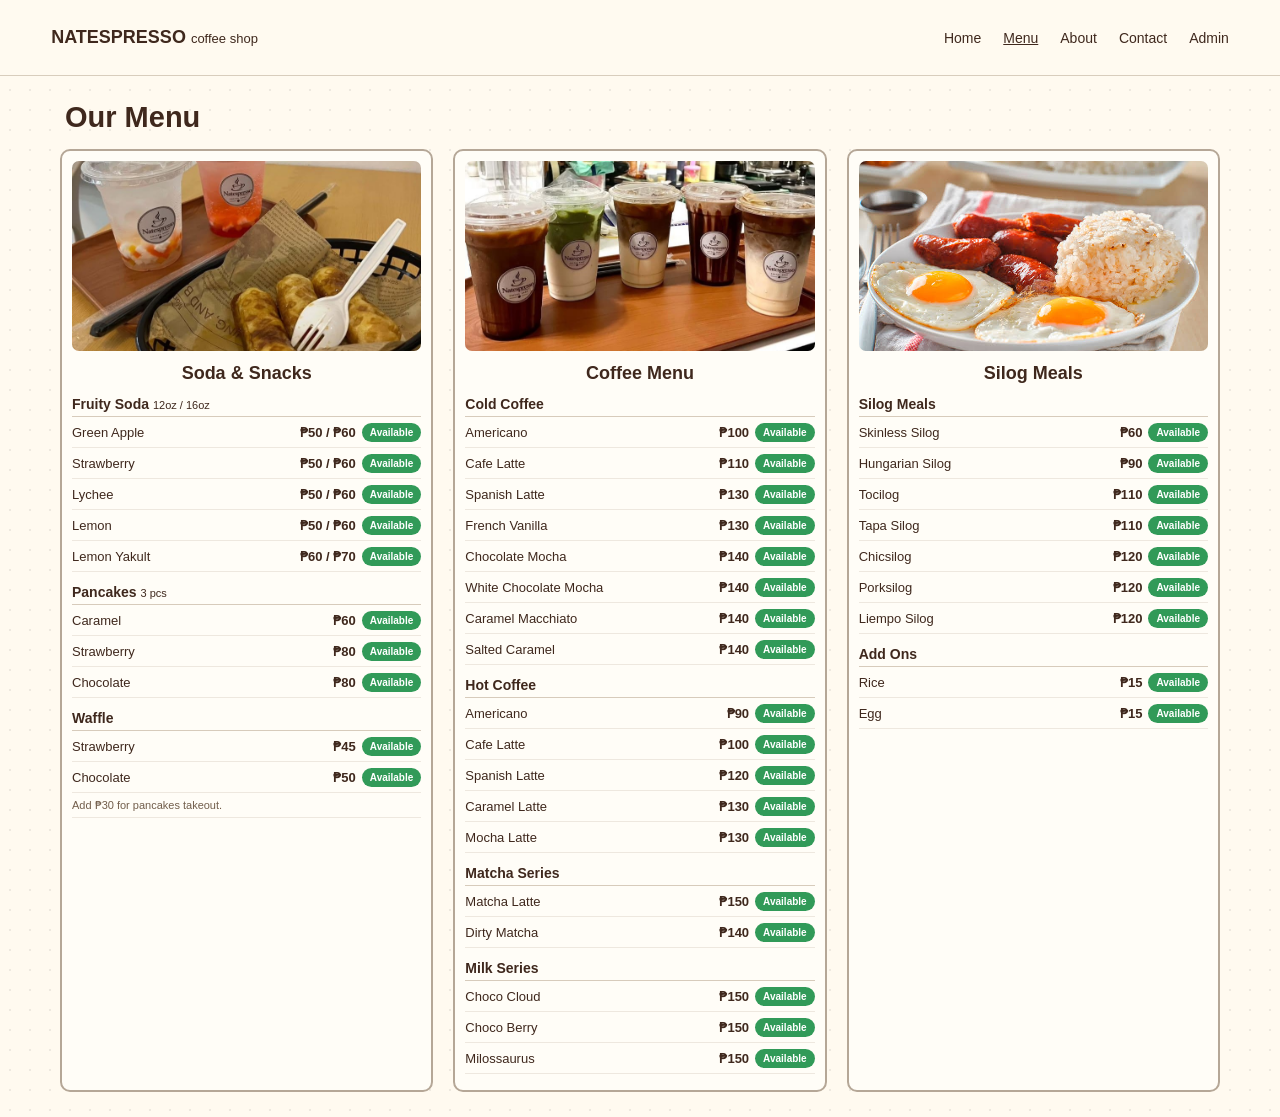
==== menu.html @ c9c9f6e7 "Organize folder structure with css and images folders" ====
<!DOCTYPE html>

<html lang="en">

<head>
    <meta charset="utf-8" />
    <meta content="width=device-width, initial-scale=1.0" name="viewport" />
    <title>Natespresso Cafe | Menu</title>
<link rel="stylesheet" href="css/style.css">
</head>

<body>
    <header class="top">
        <div class="brand">NATESPRESSO <span>coffee shop</span></div>
        <nav><a href="index.html">Home</a><a class="selected" href="menu.html">Menu</a><a href="about.html">About</a><a
                href="contact.html">Contact</a><a href="admin.html">Admin</a></nav>
    </header>
    <main class="menu-page">
        <h1>Our Menu</h1>
        <section class="menu-columns">
            <article class="menu-card">
                <div class="menu-photo"><img alt="Soda and snacks" src="images/soda-snacks.jpg" /></div>
                <h2>Soda &amp; Snacks</h2>
                <div class="menu-items">
                    <h3>Fruity Soda <small>12oz / 16oz</small></h3>
                    <p><span>Green Apple</span> <b>₱50 / ₱60</b> <strong class="menu-status available"
                            data-menu-status="soda-snacks-fruity-soda-12oz-16oz-green-apple-50-60">Available</strong>
                    </p>
                    <p><span>Strawberry</span> <b>₱50 / ₱60</b> <strong class="menu-status available"
                            data-menu-status="soda-snacks-fruity-soda-12oz-16oz-strawberry-50-60">Available</strong></p>
                    <p><span>Lychee</span> <b>₱50 / ₱60</b> <strong class="menu-status available"
                            data-menu-status="soda-snacks-fruity-soda-12oz-16oz-lychee-50-60">Available</strong></p>
                    <p><span>Lemon</span> <b>₱50 / ₱60</b> <strong class="menu-status available"
                            data-menu-status="soda-snacks-fruity-soda-12oz-16oz-lemon-50-60">Available</strong></p>
                    <p><span>Lemon Yakult</span> <b>₱60 / ₱70</b> <strong class="menu-status available"
                            data-menu-status="soda-snacks-fruity-soda-12oz-16oz-lemon-yakult-60-70">Available</strong>
                    </p>
                    <h3>Pancakes <small>3 pcs</small></h3>
                    <p><span>Caramel</span> <b>₱60</b> <strong class="menu-status available"
                            data-menu-status="soda-snacks-pancakes-3-pcs-caramel-60">Available</strong></p>
                    <p><span>Strawberry</span> <b>₱80</b> <strong class="menu-status available"
                            data-menu-status="soda-snacks-pancakes-3-pcs-strawberry-80">Available</strong></p>
                    <p><span>Chocolate</span> <b>₱80</b> <strong class="menu-status available"
                            data-menu-status="soda-snacks-pancakes-3-pcs-chocolate-80">Available</strong></p>
                    <h3>Waffle</h3>
                    <p><span>Strawberry</span> <b>₱45</b> <strong class="menu-status available"
                            data-menu-status="soda-snacks-waffle-strawberry-45">Available</strong></p>
                    <p><span>Chocolate</span> <b>₱50</b> <strong class="menu-status available"
                            data-menu-status="soda-snacks-waffle-chocolate-50">Available</strong></p>
                    <p class="note">Add ₱30 for pancakes takeout.</p>
                </div>
            </article>
            <article class="menu-card">
                <div class="menu-photo"><img alt="Coffee menu" src="images/coffee-menu.jpg" /></div>
                <h2>Coffee Menu</h2>
                <div class="menu-items">
                    <h3>Cold Coffee</h3>
                    <p><span>Americano</span> <b>₱100</b> <strong class="menu-status available"
                            data-menu-status="coffee-menu-cold-coffee-americano-100">Available</strong></p>
                    <p><span>Cafe Latte</span> <b>₱110</b> <strong class="menu-status available"
                            data-menu-status="coffee-menu-cold-coffee-cafe-latte-110">Available</strong></p>
                    <p><span>Spanish Latte</span> <b>₱130</b> <strong class="menu-status available"
                            data-menu-status="coffee-menu-cold-coffee-spanish-latte-130">Available</strong></p>
                    <p><span>French Vanilla</span> <b>₱130</b> <strong class="menu-status available"
                            data-menu-status="coffee-menu-cold-coffee-french-vanilla-130">Available</strong></p>
                    <p><span>Chocolate Mocha</span> <b>₱140</b> <strong class="menu-status available"
                            data-menu-status="coffee-menu-cold-coffee-chocolate-mocha-140">Available</strong></p>
                    <p><span>White Chocolate Mocha</span> <b>₱140</b> <strong class="menu-status available"
                            data-menu-status="coffee-menu-cold-coffee-white-chocolate-mocha-140">Available</strong></p>
                    <p><span>Caramel Macchiato</span> <b>₱140</b> <strong class="menu-status available"
                            data-menu-status="coffee-menu-cold-coffee-caramel-macchiato-140">Available</strong></p>
                    <p><span>Salted Caramel</span> <b>₱140</b> <strong class="menu-status available"
                            data-menu-status="coffee-menu-cold-coffee-salted-caramel-140">Available</strong></p>
                    <h3>Hot Coffee</h3>
                    <p><span>Americano</span> <b>₱90</b> <strong class="menu-status available"
                            data-menu-status="coffee-menu-hot-coffee-americano-90">Available</strong></p>
                    <p><span>Cafe Latte</span> <b>₱100</b> <strong class="menu-status available"
                            data-menu-status="coffee-menu-hot-coffee-cafe-latte-100">Available</strong></p>
                    <p><span>Spanish Latte</span> <b>₱120</b> <strong class="menu-status available"
                            data-menu-status="coffee-menu-hot-coffee-spanish-latte-120">Available</strong></p>
                    <p><span>Caramel Latte</span> <b>₱130</b> <strong class="menu-status available"
                            data-menu-status="coffee-menu-hot-coffee-caramel-latte-130">Available</strong></p>
                    <p><span>Mocha Latte</span> <b>₱130</b> <strong class="menu-status available"
                            data-menu-status="coffee-menu-hot-coffee-mocha-latte-130">Available</strong></p>
                    <h3>Matcha Series</h3>
                    <p><span>Matcha Latte</span> <b>₱150</b> <strong class="menu-status available"
                            data-menu-status="coffee-menu-matcha-series-matcha-latte-150">Available</strong></p>
                    <p><span>Dirty Matcha</span> <b>₱140</b> <strong class="menu-status available"
                            data-menu-status="coffee-menu-matcha-series-dirty-matcha-140">Available</strong></p>
                    <h3>Milk Series</h3>
                    <p><span>Choco Cloud</span> <b>₱150</b> <strong class="menu-status available"
                            data-menu-status="coffee-menu-milk-series-choco-cloud-150">Available</strong></p>
                    <p><span>Choco Berry</span> <b>₱150</b> <strong class="menu-status available"
                            data-menu-status="coffee-menu-milk-series-choco-berry-150">Available</strong></p>
                    <p><span>Milossaurus</span> <b>₱150</b> <strong class="menu-status available"
                            data-menu-status="coffee-menu-milk-series-milossaurus-150">Available</strong></p>
                </div>
            </article>
            <article class="menu-card">
                <div class="menu-photo"><img alt="Silog meals" src="images/silog-meals.jpg" /></div>
                <h2>Silog Meals</h2>
                <div class="menu-items">
                    <h3>Silog Meals</h3>
                    <p><span>Skinless Silog</span> <b>₱60</b> <strong class="menu-status available"
                            data-menu-status="silog-meals-silog-meals-skinless-silog-60">Available</strong></p>
                    <p><span>Hungarian Silog</span> <b>₱90</b> <strong class="menu-status available"
                            data-menu-status="silog-meals-silog-meals-hungarian-silog-90">Available</strong></p>
                    <p><span>Tocilog</span> <b>₱110</b> <strong class="menu-status available"
                            data-menu-status="silog-meals-silog-meals-tocilog-110">Available</strong></p>
                    <p><span>Tapa Silog</span> <b>₱110</b> <strong class="menu-status available"
                            data-menu-status="silog-meals-silog-meals-tapa-silog-110">Available</strong></p>
                    <p><span>Chicsilog</span> <b>₱120</b> <strong class="menu-status available"
                            data-menu-status="silog-meals-silog-meals-chicsilog-120">Available</strong></p>
                    <p><span>Porksilog</span> <b>₱120</b> <strong class="menu-status available"
                            data-menu-status="silog-meals-silog-meals-porksilog-120">Available</strong></p>
                    <p><span>Liempo Silog</span> <b>₱120</b> <strong class="menu-status available"
                            data-menu-status="silog-meals-silog-meals-liempo-silog-120">Available</strong></p>
                    <h3>Add Ons</h3>
                    <p><span>Rice</span> <b>₱15</b> <strong class="menu-status available"
                            data-menu-status="silog-meals-add-ons-rice-15">Available</strong></p>
                    <p><span>Egg</span> <b>₱15</b> <strong class="menu-status available"
                            data-menu-status="silog-meals-add-ons-egg-15">Available</strong></p>
                </div>
            </article>
        </section>
    </main>
</body>

</html>
---- css/style.css ----
/* CSS layout follows the supplied Natespresso wireframe */
*{box-sizing:border-box}
body{margin:0;font-family:Arial,sans-serif;color:#3f281d;background:#fffaf0;background-image:radial-gradient(#eee9e0 1px,transparent 1px);background-size:20px 20px}
.top{min-height:76px;padding:15px 4%;display:flex;align-items:center;justify-content:space-between;gap:15px;background:#fffaf0;border-bottom:1px solid #d8cdbd}
.brand{font-size:18px;font-weight:bold;white-space:nowrap}.brand span{font-size:13px;font-weight:normal}
nav{display:flex;gap:22px;align-items:center;flex-wrap:wrap}nav a{color:#3f281d;text-decoration:none;font-size:14px;padding:6px 0}nav a:hover,nav a.selected{text-decoration:underline}
.home,.menu-page,.simple-page{width:92%;max-width:1160px;margin:25px auto}
.home-main{min-height:340px;padding:28px;display:flex;align-items:center;gap:35px;background:#fffdf7;border:2px solid #766b5e;border-radius:13px 13px 0 0}
.home-text{flex:1;padding-left:8px}.home-text h1{font-size:36px;line-height:1.25;margin:8px 0 16px}.home-text p{font-size:18px;line-height:1.45;margin-bottom:22px}
.outline{display:inline-block;color:#3f281d;text-decoration:none;border:2px solid #554538;border-radius:7px;padding:7px 23px;background:#fffaf0}
.photo-placeholder{flex:1;height:220px;background:#e6d8c6;border-radius:8px;overflow:hidden}
.photo-placeholder img,.menu-photo img,.about-photo img,.contact-photo img{width:100%;height:100%;object-fit:cover;display:block}
.shop-info{display:flex;justify-content:space-around;align-items:center;gap:15px;flex-wrap:wrap;padding:11px 18px;background:#f0e1ca;border:2px solid #766b5e;border-top:0;border-radius:0 0 13px 13px}.shop-info p{margin:4px}
.green{color:#27934e}.red{color:#b3433c}
.menu-page h1{font-size:29px;margin:10px 5px 15px}.menu-columns{display:grid;grid-template-columns:repeat(3,1fr);gap:20px}
.menu-card{background:#fffdf7;border:2px solid #b5a797;border-radius:10px;padding:10px}.menu-photo{height:190px;background:#e6d8c6;border-radius:7px;overflow:hidden}
.menu-card h2{font-size:18px;text-align:center;margin:12px 0}.menu-items{font-size:13px}.menu-items h3{font-size:14px;margin:12px 0 5px;padding-bottom:4px;border-bottom:1px solid #d7cbbb}.menu-items h3 small{font-size:11px;font-weight:normal}
.menu-items p{display:flex;align-items:center;justify-content:space-between;gap:6px;margin:6px 0;padding-bottom:5px;border-bottom:1px solid #eee8df}.menu-items p span{flex:1}.menu-items b{white-space:nowrap}.menu-items .available,.menu-items .not-available{display:inline-block;white-space:nowrap;padding:4px 8px;font-size:10px}.note{font-size:11px;color:#725e4b}
.availability{margin-top:22px;padding:15px;border:2px solid #b5a797;border-radius:10px;background:#fffdf7}.availability h2{margin:3px 0 12px;font-size:20px}
.availability-row{display:grid;grid-template-columns:repeat(3,1fr);gap:15px}.availability-row div{border:1px solid #d3c7b8;border-radius:8px;padding:13px 8px;background:#f8f1e7;text-align:center;display:flex;flex-direction:column;align-items:center;gap:10px}
.available,.not-available{border-radius:18px;padding:6px 13px;color:white;font-size:12px}.available{background:#319a58}.not-available{background:#b33d35}
.about-layout,.contact-layout{display:flex;align-items:center;gap:28px;padding:28px;min-height:350px;background:#fffdf7;border:2px solid #766b5e;border-radius:12px}
.about-photo,.contact-photo{flex:1;height:400px;background:#e6d8c6;border-radius:14px;overflow:hidden}.about-words{flex:1}.about-words h1,.contact-details h1{font-size:28px}.about-words p{font-size:20px;line-height:1.5}
.contact-details{flex:1;padding:0 18px 0 5px;border-right:1px solid #cbbda9}.contact-details p{line-height:1.5;font-size:15px}
.admin-page{min-height:100vh;display:flex;align-items:center;justify-content:center}.admin-box{width:320px;padding:28px;text-align:center;border:2px solid #766b5e;border-radius:10px;background:#fffdf7}
.admin-box form{display:flex;flex-direction:column;text-align:left;gap:9px}input{padding:9px;border:1px solid #b5a797;border-radius:5px}button{padding:10px;color:white;background:#4b2d1c;border:0;border-radius:5px}
.dashboard{display:flex;min-height:100vh}.dashboard aside{width:220px;padding:25px;color:white;background:#80654e}.dashboard section{flex:1;padding:30px}.dashboard section p{padding:12px;border:1px solid #d6c8b7;background:#fffdf7}
@media(max-width:700px){.top{flex-direction:column}nav{justify-content:center;gap:14px}.home-main,.about-layout,.contact-layout{flex-direction:column;align-items:stretch}.photo-placeholder,.about-photo,.contact-photo{width:100%;height:190px;flex:none}.menu-columns,.availability-row{grid-template-columns:1fr}.contact-details{border-right:0;border-bottom:1px solid #cbbda9;padding-bottom:15px}.dashboard{flex-direction:column}.dashboard aside{width:100%}}

.login-page{min-height:calc(100vh - 76px);display:flex;align-items:center;justify-content:center;padding:25px}
.login-card{width:360px;padding:28px 35px;text-align:center;background:#fffdf7;border:1.5px solid #8c7a68;border-radius:10px;box-shadow:0 2px 5px #d8cbbb}
.login-cup{font-size:42px;margin-bottom:3px}.login-card h1{font-size:22px;margin:4px 0 22px}
.login-card form{display:flex;flex-direction:column;gap:8px;text-align:left}.login-card label{font-size:13px;margin-top:4px}
.login-card input{width:100%;padding:9px 10px;background:#fffaf3}.login-card button{margin:8px auto 0;width:55%;cursor:pointer;background:#80654e}
.admin-body{min-height:100vh}.admin-shell{display:flex;min-height:100vh;background:#fffaf0}
.admin-sidebar{width:155px;flex-shrink:0;padding:18px 12px;background:#8b735f;color:#fff}
.admin-sidebar h2{font-size:19px;margin:0 0 22px}.admin-sidebar a{display:block;color:#fff;text-decoration:none;font-size:13px;padding:11px 8px;border-bottom:1px solid rgba(255,255,255,.13)}
.admin-sidebar a:hover,.admin-sidebar a.active{background:#715943;text-decoration:underline}
.admin-content{position:relative;flex:1;min-width:0;padding:24px 30px 35px}
.admin-browser{position:absolute;left:0;right:0;top:0;height:17px;border-bottom:1px solid #b9ad9f;background:#fffdf7;padding-left:10px}
.admin-browser span{display:inline-block;width:6px;height:6px;margin:5px 2px;background:#4b3528;border-radius:50%}
.admin-topline{display:flex;justify-content:flex-end;font-size:12px;margin:0 0 35px}
.admin-title{font-size:25px;margin:0 0 24px}.admin-title.centered{text-align:center;border-bottom:1px solid #c9bcae;padding-bottom:14px}
.summary-cards{display:flex;gap:18px;justify-content:center;margin:20px auto 30px;max-width:650px}
.summary-card{width:145px;min-height:130px;background:#fffdf7;border:1px solid #d0c2b2;border-radius:5px;display:flex;flex-direction:column;align-items:center;justify-content:center;text-align:center;gap:9px}
.summary-card strong{width:58px;height:58px;border-radius:50%;display:flex;align-items:center;justify-content:center;background:#b76e66;color:#fff;font-size:25px}
.summary-card span{font-size:12px;line-height:1.35}
.history-box{max-width:720px;margin:0 auto;background:#fffdf7;border:1px solid #c8b9a8}.history-box h2{font-size:17px;margin:0;padding:9px 12px;background:#eee3d5}
.history-box p{display:flex;justify-content:space-between;gap:12px;margin:0;padding:9px 12px;border-top:1px solid #e6ddd2;font-size:12px}
.history-box small{white-space:nowrap;color:#806b59}
.status-buttons{display:flex;justify-content:center;gap:22px;margin:65px auto 45px}
.status-buttons a{display:block;width:135px;text-align:center;padding:11px 15px;color:white;text-decoration:none;border-radius:25px;font-weight:bold;font-size:17px}
.status-open{background:#329653}.status-close{background:#d83b4b}.status-buttons .chosen{outline:3px solid #e4c9c4}
.current-status{text-align:right;font-size:12px;margin-top:65px}
.admin-menu-list{max-width:580px;margin:0 auto;background:#fffaf2}.admin-menu-list h2{font-size:15px;margin:0;padding:10px;border-bottom:1px solid #c8b9a8}
.availability-admin-row{display:flex;justify-content:space-between;align-items:center;gap:10px;padding:9px 12px;border-bottom:1px solid #e4d9cb;font-size:13px}
.availability-actions{display:flex;gap:5px}.availability-actions a{padding:5px 9px;border-radius:15px;color:white;text-decoration:none;font-size:10px}
.mini-available{background:#319653}.mini-unavailable{background:#c94b51}
.confirm-note{max-width:280px;margin:0 auto;padding:15px;background:#fffdf7;border:1px solid #8b735f;border-radius:7px;text-align:center;font-size:12px;box-shadow:0 2px 8px #c9bcae}
.confirm-note a{display:inline-block;margin:10px 4px 0;padding:5px 13px;background:#80654e;color:white;text-decoration:none;border-radius:4px}
@media(max-width:650px){.admin-shell{flex-direction:column}.admin-sidebar{width:100%;padding:10px;display:flex;align-items:center;gap:4px;flex-wrap:wrap}
.admin-sidebar h2{width:100%;margin:0 0 5px}.admin-sidebar a{padding:8px 7px;font-size:11px}.admin-content{padding:28px 12px}
.summary-cards{gap:7px}.summary-card{width:32%;min-height:110px}.summary-card strong{width:48px;height:48px}
.availability-admin-row{align-items:flex-start;flex-direction:column}.status-buttons{gap:10px;margin:40px auto}.status-buttons a{width:115px}}


.availability-actions button{border:0;cursor:pointer;font-family:Arial,sans-serif;opacity:.55;transition:opacity .15s, transform .15s}
.availability-actions button.selected{opacity:1;outline:2px solid #4b3528;outline-offset:2px;transform:scale(1.03)}
.availability-actions button:focus{outline:2px solid #4b3528;outline-offset:2px}
.admin-category{font-size:15px;margin:15px 10px 7px;padding-bottom:5px;border-bottom:1px solid #d7cbbb}
.admin-subcategory{font-size:12px;margin:10px 12px 5px;color:#725e4b}
.availability-admin-row b small{font-size:11px;font-weight:normal;color:#806b59;margin-left:5px}
.menu-items .menu-status{display:inline-block;white-space:nowrap;padding:4px 8px;font-size:10px;border-radius:18px;color:white}
.menu-items .menu-status.available{background:#319a58}
.menu-items .menu-status.not-available{background:#b33d35}
@media(max-width:650px){.availability-actions{flex-wrap:wrap}.availability-admin-row{align-items:flex-start}}

.availability-actions {
    display: flex;
    align-items: center;
    gap: 5px;
}
.availability-actions .status-choice {
    position: absolute;
    opacity: 0;
    width: 1px;
    height: 1px;
}
.availability-actions label {
    display: inline-block;
    padding: 6px 11px;
    border-radius: 16px;
    color: #fff;
    font-size: 10px;
    cursor: pointer;
    background: #9a8a7b;
    opacity: .58;
    border: 2px solid transparent;
}
.availability-actions .status-choice:checked + .mini-available {
    background: #319653;
    opacity: 1;
    border-color: #246e3c;
}
.availability-actions .status-choice:checked + .mini-unavailable {
    background: #c94b51;
    opacity: 1;
    border-color: #96343a;
}
.availability-actions .status-choice:focus + label {
    outline: 2px solid #4b3528;
    outline-offset: 2px;
}
@media (max-width: 650px) {
    .availability-actions { flex-wrap: wrap; }
}


.logout-overlay{
  display:none;
  position:fixed;
  inset:0;
  z-index:9999;
  background:rgba(0,0,0,.35);
  align-items:center;
  justify-content:center;
  padding:18px;
}
.logout-overlay:target{display:flex}
.logout-dialog{
  width:100%;
  max-width:520px;
  padding:20px 22px;
  background:#fffdf7;
  border:2px solid #c8b9a8;
  border-radius:12px;
  box-shadow:0 5px 18px rgba(50,30,15,.25);
  color:#3f281d;
}
.logout-dialog h2{font-size:22px;margin:0 0 4px}
.logout-dialog p{font-size:16px;margin:0 0 16px}
.logout-buttons{display:flex;justify-content:flex-end;gap:10px;flex-wrap:wrap}
.logout-buttons a{
  display:inline-block;
  padding:8px 18px;
  border-radius:6px;
  color:white;
  text-decoration:none;
  font-size:15px;
}
.logout-cancel{background:#80654e}
.logout-yes{background:#b3433c}
.logout-buttons a:hover{opacity:.88}
.item-actions {
    display: flex;
    gap: 10px;
    margin-top: 6px;
    margin-left: 23px;
    margin-bottom: 10px;
    position: static;
}

.add-btn,
.remove-btn {
    padding: 10px 25px;
    border: none;
    border-radius: 25px;
    font-size: 15px;
}
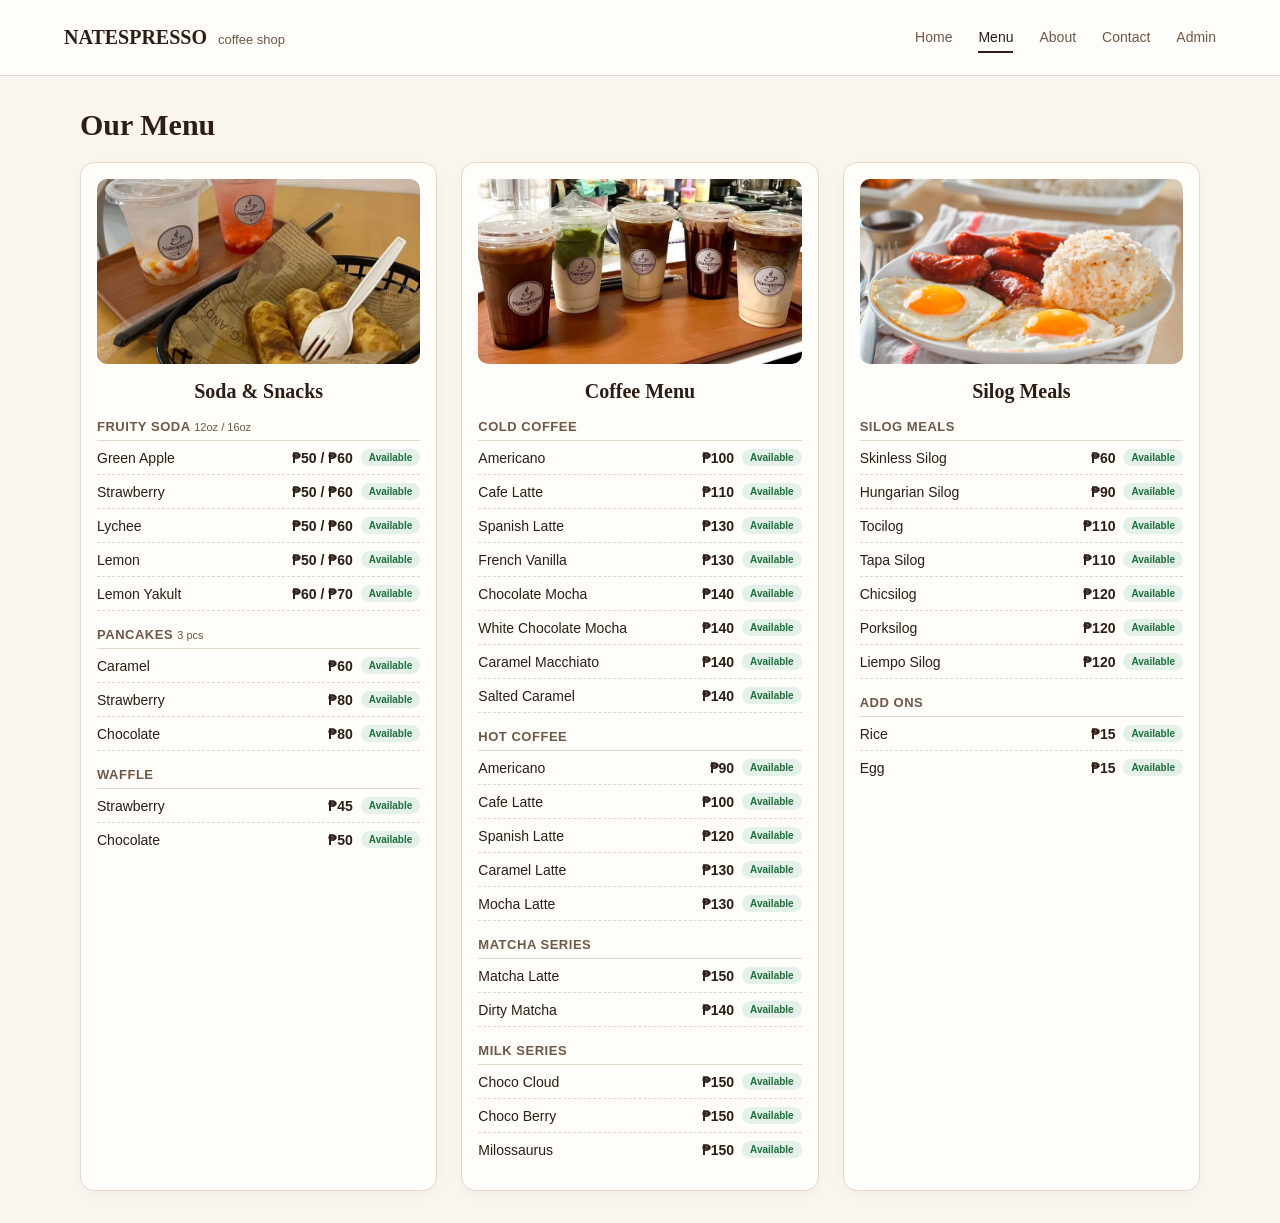
==== commit 9dd47bca: "Css and menu changes" ====
--- a/menu.html
+++ b/menu.html
@@ -47,7 +47,6 @@
                             data-menu-status="soda-snacks-waffle-strawberry-45">Available</strong></p>
                     <p><span>Chocolate</span> <b>₱50</b> <strong class="menu-status available"
                             data-menu-status="soda-snacks-waffle-chocolate-50">Available</strong></p>
-                    <p class="note">Add ₱30 for pancakes takeout.</p>
                 </div>
             </article>
             <article class="menu-card">
--- a/css/style.css
+++ b/css/style.css
@@ -1,80 +1,818 @@
-/* CSS layout follows the supplied Natespresso wireframe */
-*{box-sizing:border-box}
-body{margin:0;font-family:Arial,sans-serif;color:#3f281d;background:#fffaf0;background-image:radial-gradient(#eee9e0 1px,transparent 1px);background-size:20px 20px}
-.top{min-height:76px;padding:15px 4%;display:flex;align-items:center;justify-content:space-between;gap:15px;background:#fffaf0;border-bottom:1px solid #d8cdbd}
-.brand{font-size:18px;font-weight:bold;white-space:nowrap}.brand span{font-size:13px;font-weight:normal}
-nav{display:flex;gap:22px;align-items:center;flex-wrap:wrap}nav a{color:#3f281d;text-decoration:none;font-size:14px;padding:6px 0}nav a:hover,nav a.selected{text-decoration:underline}
-.home,.menu-page,.simple-page{width:92%;max-width:1160px;margin:25px auto}
-.home-main{min-height:340px;padding:28px;display:flex;align-items:center;gap:35px;background:#fffdf7;border:2px solid #766b5e;border-radius:13px 13px 0 0}
-.home-text{flex:1;padding-left:8px}.home-text h1{font-size:36px;line-height:1.25;margin:8px 0 16px}.home-text p{font-size:18px;line-height:1.45;margin-bottom:22px}
-.outline{display:inline-block;color:#3f281d;text-decoration:none;border:2px solid #554538;border-radius:7px;padding:7px 23px;background:#fffaf0}
-.photo-placeholder{flex:1;height:220px;background:#e6d8c6;border-radius:8px;overflow:hidden}
-.photo-placeholder img,.menu-photo img,.about-photo img,.contact-photo img{width:100%;height:100%;object-fit:cover;display:block}
-.shop-info{display:flex;justify-content:space-around;align-items:center;gap:15px;flex-wrap:wrap;padding:11px 18px;background:#f0e1ca;border:2px solid #766b5e;border-top:0;border-radius:0 0 13px 13px}.shop-info p{margin:4px}
-.green{color:#27934e}.red{color:#b3433c}
-.menu-page h1{font-size:29px;margin:10px 5px 15px}.menu-columns{display:grid;grid-template-columns:repeat(3,1fr);gap:20px}
-.menu-card{background:#fffdf7;border:2px solid #b5a797;border-radius:10px;padding:10px}.menu-photo{height:190px;background:#e6d8c6;border-radius:7px;overflow:hidden}
-.menu-card h2{font-size:18px;text-align:center;margin:12px 0}.menu-items{font-size:13px}.menu-items h3{font-size:14px;margin:12px 0 5px;padding-bottom:4px;border-bottom:1px solid #d7cbbb}.menu-items h3 small{font-size:11px;font-weight:normal}
-.menu-items p{display:flex;align-items:center;justify-content:space-between;gap:6px;margin:6px 0;padding-bottom:5px;border-bottom:1px solid #eee8df}.menu-items p span{flex:1}.menu-items b{white-space:nowrap}.menu-items .available,.menu-items .not-available{display:inline-block;white-space:nowrap;padding:4px 8px;font-size:10px}.note{font-size:11px;color:#725e4b}
-.availability{margin-top:22px;padding:15px;border:2px solid #b5a797;border-radius:10px;background:#fffdf7}.availability h2{margin:3px 0 12px;font-size:20px}
-.availability-row{display:grid;grid-template-columns:repeat(3,1fr);gap:15px}.availability-row div{border:1px solid #d3c7b8;border-radius:8px;padding:13px 8px;background:#f8f1e7;text-align:center;display:flex;flex-direction:column;align-items:center;gap:10px}
-.available,.not-available{border-radius:18px;padding:6px 13px;color:white;font-size:12px}.available{background:#319a58}.not-available{background:#b33d35}
-.about-layout,.contact-layout{display:flex;align-items:center;gap:28px;padding:28px;min-height:350px;background:#fffdf7;border:2px solid #766b5e;border-radius:12px}
-.about-photo,.contact-photo{flex:1;height:400px;background:#e6d8c6;border-radius:14px;overflow:hidden}.about-words{flex:1}.about-words h1,.contact-details h1{font-size:28px}.about-words p{font-size:20px;line-height:1.5}
-.contact-details{flex:1;padding:0 18px 0 5px;border-right:1px solid #cbbda9}.contact-details p{line-height:1.5;font-size:15px}
-.admin-page{min-height:100vh;display:flex;align-items:center;justify-content:center}.admin-box{width:320px;padding:28px;text-align:center;border:2px solid #766b5e;border-radius:10px;background:#fffdf7}
-.admin-box form{display:flex;flex-direction:column;text-align:left;gap:9px}input{padding:9px;border:1px solid #b5a797;border-radius:5px}button{padding:10px;color:white;background:#4b2d1c;border:0;border-radius:5px}
-.dashboard{display:flex;min-height:100vh}.dashboard aside{width:220px;padding:25px;color:white;background:#80654e}.dashboard section{flex:1;padding:30px}.dashboard section p{padding:12px;border:1px solid #d6c8b7;background:#fffdf7}
-@media(max-width:700px){.top{flex-direction:column}nav{justify-content:center;gap:14px}.home-main,.about-layout,.contact-layout{flex-direction:column;align-items:stretch}.photo-placeholder,.about-photo,.contact-photo{width:100%;height:190px;flex:none}.menu-columns,.availability-row{grid-template-columns:1fr}.contact-details{border-right:0;border-bottom:1px solid #cbbda9;padding-bottom:15px}.dashboard{flex-direction:column}.dashboard aside{width:100%}}
-
-.login-page{min-height:calc(100vh - 76px);display:flex;align-items:center;justify-content:center;padding:25px}
-.login-card{width:360px;padding:28px 35px;text-align:center;background:#fffdf7;border:1.5px solid #8c7a68;border-radius:10px;box-shadow:0 2px 5px #d8cbbb}
-.login-cup{font-size:42px;margin-bottom:3px}.login-card h1{font-size:22px;margin:4px 0 22px}
-.login-card form{display:flex;flex-direction:column;gap:8px;text-align:left}.login-card label{font-size:13px;margin-top:4px}
-.login-card input{width:100%;padding:9px 10px;background:#fffaf3}.login-card button{margin:8px auto 0;width:55%;cursor:pointer;background:#80654e}
-.admin-body{min-height:100vh}.admin-shell{display:flex;min-height:100vh;background:#fffaf0}
-.admin-sidebar{width:155px;flex-shrink:0;padding:18px 12px;background:#8b735f;color:#fff}
-.admin-sidebar h2{font-size:19px;margin:0 0 22px}.admin-sidebar a{display:block;color:#fff;text-decoration:none;font-size:13px;padding:11px 8px;border-bottom:1px solid rgba(255,255,255,.13)}
-.admin-sidebar a:hover,.admin-sidebar a.active{background:#715943;text-decoration:underline}
-.admin-content{position:relative;flex:1;min-width:0;padding:24px 30px 35px}
-.admin-browser{position:absolute;left:0;right:0;top:0;height:17px;border-bottom:1px solid #b9ad9f;background:#fffdf7;padding-left:10px}
-.admin-browser span{display:inline-block;width:6px;height:6px;margin:5px 2px;background:#4b3528;border-radius:50%}
-.admin-topline{display:flex;justify-content:flex-end;font-size:12px;margin:0 0 35px}
-.admin-title{font-size:25px;margin:0 0 24px}.admin-title.centered{text-align:center;border-bottom:1px solid #c9bcae;padding-bottom:14px}
-.summary-cards{display:flex;gap:18px;justify-content:center;margin:20px auto 30px;max-width:650px}
-.summary-card{width:145px;min-height:130px;background:#fffdf7;border:1px solid #d0c2b2;border-radius:5px;display:flex;flex-direction:column;align-items:center;justify-content:center;text-align:center;gap:9px}
-.summary-card strong{width:58px;height:58px;border-radius:50%;display:flex;align-items:center;justify-content:center;background:#b76e66;color:#fff;font-size:25px}
-.summary-card span{font-size:12px;line-height:1.35}
-.history-box{max-width:720px;margin:0 auto;background:#fffdf7;border:1px solid #c8b9a8}.history-box h2{font-size:17px;margin:0;padding:9px 12px;background:#eee3d5}
-.history-box p{display:flex;justify-content:space-between;gap:12px;margin:0;padding:9px 12px;border-top:1px solid #e6ddd2;font-size:12px}
-.history-box small{white-space:nowrap;color:#806b59}
-.status-buttons{display:flex;justify-content:center;gap:22px;margin:65px auto 45px}
-.status-buttons a{display:block;width:135px;text-align:center;padding:11px 15px;color:white;text-decoration:none;border-radius:25px;font-weight:bold;font-size:17px}
-.status-open{background:#329653}.status-close{background:#d83b4b}.status-buttons .chosen{outline:3px solid #e4c9c4}
-.current-status{text-align:right;font-size:12px;margin-top:65px}
-.admin-menu-list{max-width:580px;margin:0 auto;background:#fffaf2}.admin-menu-list h2{font-size:15px;margin:0;padding:10px;border-bottom:1px solid #c8b9a8}
-.availability-admin-row{display:flex;justify-content:space-between;align-items:center;gap:10px;padding:9px 12px;border-bottom:1px solid #e4d9cb;font-size:13px}
-.availability-actions{display:flex;gap:5px}.availability-actions a{padding:5px 9px;border-radius:15px;color:white;text-decoration:none;font-size:10px}
-.mini-available{background:#319653}.mini-unavailable{background:#c94b51}
-.confirm-note{max-width:280px;margin:0 auto;padding:15px;background:#fffdf7;border:1px solid #8b735f;border-radius:7px;text-align:center;font-size:12px;box-shadow:0 2px 8px #c9bcae}
-.confirm-note a{display:inline-block;margin:10px 4px 0;padding:5px 13px;background:#80654e;color:white;text-decoration:none;border-radius:4px}
-@media(max-width:650px){.admin-shell{flex-direction:column}.admin-sidebar{width:100%;padding:10px;display:flex;align-items:center;gap:4px;flex-wrap:wrap}
-.admin-sidebar h2{width:100%;margin:0 0 5px}.admin-sidebar a{padding:8px 7px;font-size:11px}.admin-content{padding:28px 12px}
-.summary-cards{gap:7px}.summary-card{width:32%;min-height:110px}.summary-card strong{width:48px;height:48px}
-.availability-admin-row{align-items:flex-start;flex-direction:column}.status-buttons{gap:10px;margin:40px auto}.status-buttons a{width:115px}}
-
-
-.availability-actions button{border:0;cursor:pointer;font-family:Arial,sans-serif;opacity:.55;transition:opacity .15s, transform .15s}
-.availability-actions button.selected{opacity:1;outline:2px solid #4b3528;outline-offset:2px;transform:scale(1.03)}
-.availability-actions button:focus{outline:2px solid #4b3528;outline-offset:2px}
-.admin-category{font-size:15px;margin:15px 10px 7px;padding-bottom:5px;border-bottom:1px solid #d7cbbb}
-.admin-subcategory{font-size:12px;margin:10px 12px 5px;color:#725e4b}
-.availability-admin-row b small{font-size:11px;font-weight:normal;color:#806b59;margin-left:5px}
-.menu-items .menu-status{display:inline-block;white-space:nowrap;padding:4px 8px;font-size:10px;border-radius:18px;color:white}
-.menu-items .menu-status.available{background:#319a58}
-.menu-items .menu-status.not-available{background:#b33d35}
-@media(max-width:650px){.availability-actions{flex-wrap:wrap}.availability-admin-row{align-items:flex-start}}
-
+:root {
+  --bg-cream: #faf6ef;
+  --surface: #fffdf9;
+  --surface-alt: #f2eadf;
+  --coffee-dark: #2c1d16;
+  --coffee-mid: #6e5849;
+  --coffee-light: #9e8a78;
+  --border-soft: #e2d7c8;
+  --green-bg: #e3f1e8;
+  --green-text: #1f6e3d;
+  --red-bg: #fbe8e6;
+  --red-text: #a3332c;
+}
+
+* {
+  box-sizing: border-box;
+}
+
+body {
+  margin: 0;
+  font-family: 'DM Sans', -apple-system, BlinkMacSystemFont, sans-serif;
+  color: var(--coffee-dark);
+  background-color: var(--bg-cream);
+  -webkit-font-smoothing: antialiased;
+}
+
+h1, h2, .brand {
+  font-family: 'Fraunces', Georgia, serif;
+}
+
+.top {
+  min-height: 76px;
+  padding: 16px 5%;
+  display: flex;
+  align-items: center;
+  justify-content: space-between;
+  gap: 16px;
+  background: var(--surface);
+  border-bottom: 1px solid var(--border-soft);
+}
+
+.brand {
+  font-size: 20px;
+  font-weight: 600;
+  white-space: nowrap;
+}
+
+.brand span {
+  font-family: 'DM Sans', sans-serif;
+  font-size: 13px;
+  font-weight: 400;
+  color: var(--coffee-mid);
+  margin-left: 6px;
+}
+
+nav {
+  display: flex;
+  gap: 26px;
+  align-items: center;
+  flex-wrap: wrap;
+}
+
+nav a {
+  color: var(--coffee-mid);
+  text-decoration: none;
+  font-size: 14px;
+  font-weight: 500;
+  padding: 6px 0;
+  border-bottom: 2px solid transparent;
+  transition: color 0.2s, border-color 0.2s;
+}
+
+nav a:hover,
+nav a.selected {
+  color: var(--coffee-dark);
+  border-bottom-color: var(--coffee-dark);
+}
+
+.home,
+.menu-page,
+.simple-page {
+  width: 92%;
+  max-width: 1120px;
+  margin: 32px auto;
+}
+
+.home-main {
+  min-height: 360px;
+  padding: 36px;
+  display: flex;
+  align-items: center;
+  gap: 40px;
+  background: var(--surface);
+  border: 1px solid var(--border-soft);
+  border-bottom: 0;
+  border-radius: 16px 16px 0 0;
+}
+
+.home-text {
+  flex: 1;
+}
+
+.home-text h1 {
+  font-size: 38px;
+  line-height: 1.2;
+  margin: 0 0 16px;
+}
+
+.home-text p {
+  font-size: 17px;
+  line-height: 1.6;
+  color: var(--coffee-mid);
+  margin-bottom: 26px;
+}
+
+.outline {
+  display: inline-block;
+  color: var(--surface);
+  background: var(--coffee-dark);
+  text-decoration: none;
+  font-weight: 500;
+  font-size: 14px;
+  border-radius: 8px;
+  padding: 11px 24px;
+  transition: background 0.2s, transform 0.15s;
+}
+
+.outline:hover {
+  background: #463025;
+  transform: translateY(-1px);
+}
+
+.photo-placeholder {
+  flex: 1;
+  height: 260px;
+  background: var(--surface-alt);
+  border-radius: 12px;
+  overflow: hidden;
+}
+
+.photo-placeholder img,
+.menu-photo img,
+.about-photo img,
+.contact-photo img {
+  width: 100%;
+  height: 100%;
+  object-fit: cover;
+  display: block;
+}
+
+.shop-info {
+  display: flex;
+  justify-content: space-around;
+  align-items: center;
+  gap: 15px;
+  flex-wrap: wrap;
+  padding: 14px 20px;
+  background: var(--surface-alt);
+  border: 1px solid var(--border-soft);
+  border-radius: 0 0 16px 16px;
+  font-size: 14px;
+}
+
+.shop-info p {
+  margin: 4px;
+}
+
+.green {
+  color: var(--green-text);
+  font-weight: 700;
+}
+
+.red {
+  color: var(--red-text);
+  font-weight: 700;
+}
+
+.menu-page h1 {
+  font-size: 30px;
+  margin: 0 0 20px;
+}
+
+.menu-columns {
+  display: grid;
+  grid-template-columns: repeat(3, 1fr);
+  gap: 24px;
+}
+
+.menu-card {
+  background: var(--surface);
+  border: 1px solid var(--border-soft);
+  border-radius: 14px;
+  padding: 16px;
+  box-shadow: 0 4px 14px rgba(44, 29, 22, 0.03);
+}
+
+.menu-photo {
+  height: 185px;
+  background: var(--surface-alt);
+  border-radius: 10px;
+  overflow: hidden;
+}
+
+.menu-card h2 {
+  font-size: 20px;
+  text-align: center;
+  margin: 16px 0 12px;
+}
+
+.menu-items {
+  font-size: 14px;
+}
+
+.menu-items h3 {
+  font-family: 'DM Sans', sans-serif;
+  font-size: 13px;
+  text-transform: uppercase;
+  letter-spacing: 0.04em;
+  color: var(--coffee-mid);
+  margin: 16px 0 8px;
+  padding-bottom: 6px;
+  border-bottom: 1px solid var(--border-soft);
+}
+
+.menu-items h3 small {
+  font-size: 11px;
+  text-transform: none;
+  letter-spacing: normal;
+  font-weight: 400;
+}
+
+.menu-items p {
+  display: flex;
+  align-items: center;
+  justify-content: space-between;
+  gap: 8px;
+  margin: 8px 0;
+  padding-bottom: 8px;
+  border-bottom: 1px dashed var(--border-soft);
+}
+
+.menu-items p:last-child {
+  border-bottom: 0;
+}
+
+.menu-items p span {
+  flex: 1;
+}
+
+.menu-items b {
+  white-space: nowrap;
+  font-weight: 700;
+}
+
+.note {
+  font-size: 12px;
+  color: var(--coffee-light);
+}
+
+.available,
+.not-available,
+.menu-items .menu-status {
+  display: inline-block;
+  white-space: nowrap;
+  border-radius: 99px;
+  padding: 4px 10px;
+  font-size: 11px;
+  font-weight: 700;
+}
+
+.available,
+.menu-items .menu-status.available {
+  background: var(--green-bg);
+  color: var(--green-text);
+}
+
+.not-available,
+.menu-items .menu-status.not-available {
+  background: var(--red-bg);
+  color: var(--red-text);
+}
+
+.menu-items .available,
+.menu-items .not-available,
+.menu-items .menu-status {
+  padding: 3px 8px;
+  font-size: 10px;
+}
+
+.availability {
+  margin-top: 28px;
+  padding: 20px;
+  border: 1px solid var(--border-soft);
+  border-radius: 14px;
+  background: var(--surface);
+}
+
+.availability h2 {
+  margin: 0 0 14px;
+  font-size: 20px;
+}
+
+.availability-row {
+  display: grid;
+  grid-template-columns: repeat(3, 1fr);
+  gap: 16px;
+}
+
+.availability-row div {
+  border: 1px solid var(--border-soft);
+  border-radius: 10px;
+  padding: 14px 10px;
+  background: var(--bg-cream);
+  text-align: center;
+  display: flex;
+  flex-direction: column;
+  align-items: center;
+  gap: 8px;
+}
+
+.about-layout,
+.contact-layout {
+  display: flex;
+  align-items: center;
+  gap: 36px;
+  padding: 32px;
+  min-height: 360px;
+  background: var(--surface);
+  border: 1px solid var(--border-soft);
+  border-radius: 16px;
+}
+
+.about-photo,
+.contact-photo {
+  flex: 1;
+  height: 380px;
+  background: var(--surface-alt);
+  border-radius: 12px;
+  overflow: hidden;
+}
+
+.about-words {
+  flex: 1;
+}
+
+.about-words h1,
+.contact-details h1 {
+  font-size: 30px;
+  margin-top: 0;
+}
+
+.about-words p {
+  font-size: 17px;
+  line-height: 1.65;
+  color: var(--coffee-mid);
+}
+
+.contact-details {
+  flex: 1;
+  padding: 0 24px 0 0;
+  border-right: 1px solid var(--border-soft);
+}
+
+.contact-details p {
+  line-height: 1.6;
+  font-size: 15px;
+}
+
+input {
+  padding: 10px 12px;
+  border: 1px solid var(--border-soft);
+  border-radius: 8px;
+  font-family: inherit;
+  font-size: 14px;
+  background: var(--bg-cream);
+}
+
+input:focus {
+  outline: 2px solid var(--coffee-mid);
+  border-color: transparent;
+}
+
+button {
+  padding: 10px 16px;
+  color: #fff;
+  background: var(--coffee-dark);
+  border: 0;
+  border-radius: 8px;
+  font-family: inherit;
+  font-weight: 500;
+  cursor: pointer;
+}
+
+.login-page {
+  min-height: calc(100vh - 76px);
+  display: flex;
+  align-items: center;
+  justify-content: center;
+  padding: 25px;
+}
+
+.login-card {
+  width: 370px;
+  padding: 32px;
+  text-align: center;
+  background: var(--surface);
+  border: 1px solid var(--border-soft);
+  border-radius: 16px;
+  box-shadow: 0 8px 24px rgba(44, 29, 22, 0.06);
+}
+
+.login-cup {
+  font-size: 38px;
+  margin-bottom: 4px;
+}
+
+.login-card h1 {
+  font-size: 24px;
+  margin: 4px 0 22px;
+}
+
+.login-card form {
+  display: flex;
+  flex-direction: column;
+  gap: 8px;
+  text-align: left;
+}
+
+.login-card label {
+  font-size: 13px;
+  font-weight: 500;
+  margin-top: 6px;
+}
+
+.login-card input {
+  width: 100%;
+}
+
+.login-card button {
+  margin: 14px auto 0;
+  width: 100%;
+}
+
+.admin-body {
+  min-height: 100vh;
+}
+
+.admin-shell {
+  display: flex;
+  min-height: 100vh;
+  background: var(--bg-cream);
+}
+
+.admin-sidebar {
+  width: 210px;
+  flex-shrink: 0;
+  padding: 24px 14px;
+  background: var(--coffee-dark);
+  color: #fff;
+}
+
+.admin-sidebar h2 {
+  font-size: 20px;
+  margin: 0 0 24px 8px;
+}
+
+.admin-sidebar a {
+  display: block;
+  color: #d9cfc4;
+  text-decoration: none;
+  font-size: 14px;
+  padding: 10px 12px;
+  border-radius: 8px;
+  margin-bottom: 4px;
+  transition: background 0.15s, color 0.15s;
+}
+
+.admin-sidebar a:hover,
+.admin-sidebar a.active {
+  background: rgba(255, 255, 255, 0.12);
+  color: #fff;
+}
+
+.admin-content {
+  position: relative;
+  flex: 1;
+  min-width: 0;
+  padding: 32px 36px 40px;
+}
+
+.admin-browser {
+  display: none;
+}
+
+.admin-topline {
+  display: flex;
+  justify-content: flex-end;
+  font-size: 13px;
+  color: var(--coffee-mid);
+  margin: 0 0 24px;
+}
+
+.admin-title {
+  font-size: 26px;
+  margin: 0 0 24px;
+}
+
+.admin-title.centered {
+  text-align: center;
+  border-bottom: 1px solid var(--border-soft);
+  padding-bottom: 16px;
+}
+
+.summary-cards {
+  display: flex;
+  gap: 20px;
+  justify-content: center;
+  margin: 24px auto 32px;
+  max-width: 680px;
+}
+
+.summary-card {
+  flex: 1;
+  min-height: 135px;
+  background: var(--surface);
+  border: 1px solid var(--border-soft);
+  border-radius: 12px;
+  padding: 16px;
+  display: flex;
+  flex-direction: column;
+  align-items: center;
+  justify-content: center;
+  text-align: center;
+  gap: 10px;
+}
+
+.summary-card strong {
+  width: 52px;
+  height: 52px;
+  border-radius: 50%;
+  display: flex;
+  align-items: center;
+  justify-content: center;
+  background: var(--surface-alt);
+  color: var(--coffee-dark);
+  font-size: 22px;
+}
+
+.summary-card span {
+  font-size: 13px;
+  color: var(--coffee-mid);
+  line-height: 1.35;
+}
+
+.history-box {
+  max-width: 720px;
+  margin: 0 auto;
+  background: var(--surface);
+  border: 1px solid var(--border-soft);
+  border-radius: 12px;
+  overflow: hidden;
+}
+
+.history-box h2 {
+  font-family: 'DM Sans', sans-serif;
+  font-size: 15px;
+  margin: 0;
+  padding: 12px 16px;
+  background: var(--surface-alt);
+}
+
+.history-box p {
+  display: flex;
+  justify-content: space-between;
+  gap: 12px;
+  margin: 0;
+  padding: 11px 16px;
+  border-top: 1px solid var(--border-soft);
+  font-size: 13px;
+}
+
+.history-box small {
+  white-space: nowrap;
+  color: var(--coffee-light);
+}
+
+.status-buttons {
+  display: flex;
+  justify-content: center;
+  gap: 20px;
+  margin: 56px auto 40px;
+}
+
+.status-buttons a {
+  display: block;
+  width: 145px;
+  text-align: center;
+  padding: 12px 16px;
+  color: #fff;
+  text-decoration: none;
+  border-radius: 10px;
+  font-weight: 700;
+  font-size: 16px;
+}
+
+.status-open {
+  background: #287a46;
+}
+
+.status-close {
+  background: #b83b35;
+}
+
+.status-buttons .chosen {
+  outline: 3px solid var(--coffee-dark);
+  outline-offset: 2px;
+}
+
+.current-status {
+  text-align: right;
+  font-size: 13px;
+  color: var(--coffee-mid);
+  margin-top: 56px;
+}
+
+.admin-menu-list {
+  max-width: 620px;
+  margin: 0 auto;
+  background: var(--surface);
+  border: 1px solid var(--border-soft);
+  border-radius: 12px;
+  padding: 8px 0;
+}
+
+.admin-menu-list h2 {
+  font-size: 16px;
+  margin: 0;
+  padding: 12px 16px;
+  border-bottom: 1px solid var(--border-soft);
+}
+
+.admin-category {
+  font-size: 16px;
+  margin: 18px 16px 8px;
+  padding-bottom: 6px;
+  border-bottom: 1px solid var(--border-soft);
+}
+
+.admin-subcategory {
+  font-size: 12px;
+  text-transform: uppercase;
+  letter-spacing: 0.04em;
+  margin: 12px 16px 6px;
+  color: var(--coffee-mid);
+}
+
+.availability-admin-row {
+  display: flex;
+  justify-content: space-between;
+  align-items: center;
+  gap: 12px;
+  padding: 10px 16px;
+  border-bottom: 1px solid var(--bg-cream);
+  font-size: 14px;
+}
+
+.availability-admin-row b small {
+  font-size: 12px;
+  font-weight: 400;
+  color: var(--coffee-light);
+  margin-left: 6px;
+}
+
+.availability-actions {
+  display: flex;
+  gap: 6px;
+}
+
+.availability-actions a,
+.availability-actions button {
+  padding: 5px 11px;
+  border-radius: 99px;
+  color: #fff;
+  text-decoration: none;
+  font-size: 11px;
+  font-weight: 600;
+  border: 0;
+  cursor: pointer;
+  opacity: 0.45;
+  transition: opacity 0.15s, transform 0.15s;
+}
+
+.availability-actions button.selected {
+  opacity: 1;
+  outline: 2px solid var(--coffee-dark);
+  outline-offset: 2px;
+}
+
+.mini-available {
+  background: #287a46;
+}
+
+.mini-unavailable {
+  background: #b83b35;
+}
+
+.confirm-note {
+  max-width: 300px;
+  margin: 20px auto;
+  padding: 18px;
+  background: var(--surface);
+  border: 1px solid var(--border-soft);
+  border-radius: 12px;
+  text-align: center;
+  font-size: 13px;
+  box-shadow: 0 4px 12px rgba(0, 0, 0, 0.05);
+}
+
+.confirm-note a {
+  display: inline-block;
+  margin: 12px 4px 0;
+  padding: 6px 14px;
+  background: var(--coffee-dark);
+  color: #fff;
+  text-decoration: none;
+  border-radius: 6px;
+}
+@media (max-width: 700px) {
+  .top {
+    flex-direction: column;
+  }
+
+  nav {
+    justify-content: center;
+    gap: 16px;
+  }
+
+  .home-main,
+  .about-layout,
+  .contact-layout {
+    flex-direction: column;
+    align-items: stretch;
+    padding: 22px;
+  }
+
+  .photo-placeholder,
+  .about-photo,
+  .contact-photo {
+    width: 100%;
+    height: 200px;
+    flex: none;
+  }
+
+  .menu-columns,
+  .availability-row {
+    grid-template-columns: 1fr;
+  }
+
+  .contact-details {
+    border-right: 0;
+    border-bottom: 1px solid var(--border-soft);
+    padding: 0 0 18px 0;
+  }
+}
+
+@media (max-width: 650px) {
+  .admin-shell {
+    flex-direction: column;
+  }
+
+  .admin-sidebar {
+    width: 100%;
+    padding: 12px;
+    display: flex;
+    align-items: center;
+    gap: 6px;
+    flex-wrap: wrap;
+  }
+
+  .admin-sidebar h2 {
+    width: 100%;
+    margin: 0 0 8px 4px;
+  }
+
+  .admin-sidebar a {
+    padding: 7px 10px;
+    font-size: 12px;
+  }
+
+  .admin-content {
+    padding: 20px 14px;
+  }
+
+  .summary-cards {
+    gap: 8px;
+  }
+
+  .availability-admin-row {
+    align-items: flex-start;
+    flex-direction: column;
+  }
+
+  .availability-actions {
+    flex-wrap: wrap;
+  }
+
+  .status-buttons {
+    gap: 12px;
+    margin: 36px auto;
+  }
+
+  .status-buttons a {
+    width: 125px;
+  }
+}
 .availability-actions {
     display: flex;
     align-items: center;
@@ -115,7 +853,6 @@
     .availability-actions { flex-wrap: wrap; }
 }
 
-
 .logout-overlay{
   display:none;
   position:fixed;
